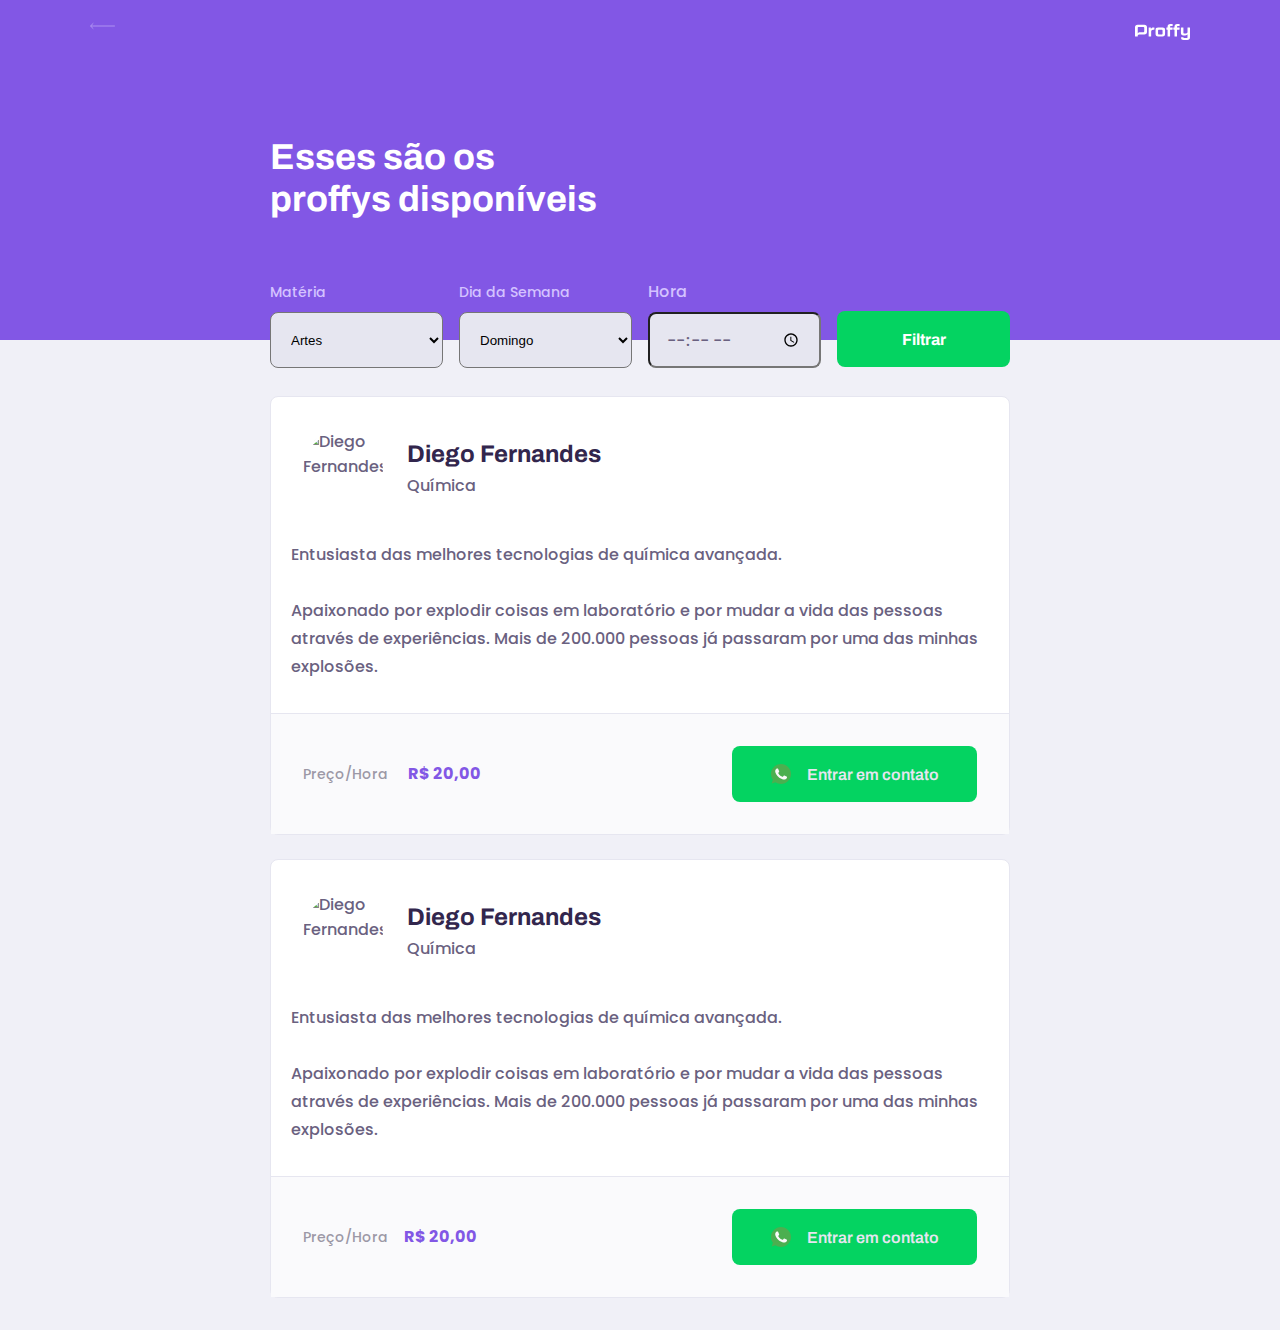
==== study.html @ 99a1d417 "Página inicial e de filtrar aulas implantadas" ====
<!DOCTYPE html>
<html lang="pt-br">

<head>
    <meta charset="UTF-8">
    <meta name="viewport" content="width=device-width, initial-scale=1.0">
    <link rel="stylesheet" href="/styles/main.css">
    <link rel="stylesheet" href="/styles/partials/page-study.css">
    <link
        href="https://fonts.googleapis.com/css2?family=Archivo:wght@400;600;700&amp;family=Poppins:wght@400;600&amp;display=swap"
        rel="stylesheet">
    <title>Proffy | Sua plataforma de estudos!</title>
</head>

<body id="page-study">
    <div id="container">
        <header class="page-header">
            <div class="top-bar-container">
                <a href="/">
                    <img src="/images/icons/back.svg" alt="Vola=tar">
                </a>
                <img src="/images/logo.svg" alt="Proffy">
            </div>
            <div class="header-content">
                <strong>Esses são os proffys disponíveis</strong>
                <form id="search-teachers">
                    <div class="select-block">
                        <label for="subject">Matéria</label>
                        <select name="subject" id="subject">
                            <option value="1">Artes</option>
                            <option value="2">Biologia</option>
                            <option value="3">Ciências</option>
                            <option value="4">Educação Física</option>
                            <option value="5">Física</option>
                            <option value="6">Geografia</option>
                            <option value="7">História</option>
                            <option value="8">Matemática</option>
                            <option value="9">Português</option>
                            <option value="10">Química</option>
                        </select>
                    </div>
                    <div class="select-block">
                        <label for="weekday">Dia da Semana</label>
                        <select name="weekday" id="weekday">
                            <option value="0">Domingo</option>
                            <option value="1">Segunda-feira</option>
                            <option value="2">Terça-feira</option>
                            <option value="3">Quarta-feira</option>
                            <option value="4">Quinta-feira</option>
                            <option value="5">Sexta-feira</option>
                            <option value="6">Sábado</option>
                        </select>
                    </div>
                    <div class="input-block">
                        <label for="time">Hora</label>
                        <input name="time" id="time" type="time">
                    </div>
                    <button type="submit">Filtrar   </button>
                </form>
            </div>
        </header>
        <main>
            <article class="teacher-item">
                <header>
                    <img src="https://avatars2.githubusercontent.com/u/2254731?s460&amp;u0ba16a79456c2f250e7579cb388fa18c5c2d7d65&amp;v=4" alt="Diego Fernandes">
                    <div>
                        <strong>Diego Fernandes</strong>
                        <span>Química</span>
                    </div>
                </header>
                <p>Entusiasta das melhores tecnologias de química avançada. <br><br> Apaixonado por explodir coisas em laboratório e por mudar a vida das pessoas através de experiências. Mais de 200.000 pessoas já passaram por uma das minhas explosões.</p>
                <footer>
                    <p>Preço/Hora <strong>R$ 20,00</strong></p>
                    <button type="button">
                        <img src="/images/icons/whatsapp.svg" alt="Whatssapp">Entrar em contato
                    </button>
                </footer>
            </article>
            <article class="teacher-item">
                <header>
                    <img src="https://avatars2.githubusercontent.com/u/2254731?s460&amp;u0ba16a79456c2f250e7579cb388fa18c5c2d7d65&amp;v=4" alt="Diego Fernandes">
                    <div>
                        <strong>Diego Fernandes</strong>
                        <span>Química</span>
                    </div>
                </header>
                <p>Entusiasta das melhores tecnologias de química avançada. <br><br> Apaixonado por explodir coisas em laboratório e por mudar a vida das pessoas através de experiências. Mais de 200.000 pessoas já passaram por uma das minhas explosões.</p>
                <footer>
                    <p>Preço/Hora<strong>R$ 20,00</strong></p>
                    <button type="button">
                        <img src="/images/icons/whatsapp.svg" alt="Whatssapp">Entrar em contato
                    </button>
                </footer>
            </article>
        </main>
    </div>

</body>

</html>
---- styles/main.css ----
:root {
        --color-background: #F0F0F7;
        --color-primary-lighter: #9871F5;
        --color-primary-light: #916BEA;
        --color-primary: #8257E5;
        --color-primary-dark: #774DD6;
        --color-primary-darker: #6842c2;
        --color-secondary: #04D361;
        --color-secondary-dark: #04BF58;
        --color-title-in-primary: #FFFFFF;
        --color-text-in-primary: #D4C2FF;
        --color-text-title: #32264D;
        --color-text-complement: #9C98A6;
        --color-text-base: #6A6180;
        --color-line-in-white: #E6E6F0;
        --color-input-background: #F8F8FC;
        --color-button-text: #FFFFFF;
        --color-box-base: #FFFFFF;
        --color-box-footer: #FAFAFC;
        --color-small-info: #C1BCCC;
        font-size: 60%; /* controle das medidas rem */
}

* {
    margin: 0;
    padding: 0;
    box-sizing: border-box;
}

html, body {
    height: 100vh; /* Height = Altura */ 
}

body {
    background: var(--color-background);
    height: 100vh;
    display: flex;
    align-items: center;
    justify-content: center;
}

body, input, button, textarea {
    font: 500 1.6rem Poppins;
    /*
    * Passando de forma separada:

    font-weight: 500;
    font-family: Poppins;
    font-size: 1.6rem;

    */
    color: var(--color-text-base)
}

#container {
    width: 90vw; /* Widht: Largura */
    max-width: 700px;
}

@media (min-width: 700px) {
    :root {
        font-size: 62.5%;
    }
}
---- styles/partials/page-study.css ----
#page-study #container {
    width: 100vw;
    height: 100vh;
}

.page-header {
    background-color: var(--color-primary);
    display: flex;
    flex-direction: column;
}

.page-header .top-bar-container {
    width: 90%;
    margin: 0 auto;
    display: flex;
    align-items: center;
    justify-content: space-between;
    padding: 1.6rem 0;
}

.page-header .top-bar-container a {
    height: 3.2rem;
    transition: opacity 0.2s;
}

.page-header .top-bar-container a:hover {
    opacity: 0.6;
}

.page-header .top-bar-container img {
    height: 1.6rem;
}

.page-header .header-content {
    width: 90%;
    margin: 3.2rem auto;
    position: relative;
}

.page-header .header-content strong {
    font: 700 3.6rem Archivo;
    line-height: 4.2rem;
    color: var(--color-title-in-primary);
}

#search-teachers {
    margin-top: 3.2rem;
}

#search-teachers label {
    color: var(--color-text-in-primary);
}

#search-teachers .select-block {
     margin-bottom: 1.4rem;
}

#search-teachers button {
    width: 100%;
    height: 5.6rem;
    background: var(--color-secondary);
    color: var(--color-button-text);
    border: 0;
    border-radius: .8rem;
    cursor: pointer;
    font: 700 1.6rem Archivo;
    display: flex;
    align-items: center;
    justify-content: center;
    text-decoration: none;
    transition: background 0.2s;
    margin-top: 3.2rem;
}

#search-teachers button:hover {
    background-color: var(--color-secondary-dark);
}

.select-block label,
input-block label {
    font-size: 1.4rem;
    color: var(--color-text-complement);
}

.input-block input,
.select-block select {
    width: 100%;
    height: 5.6rem;
    margin-top: 0.8rem;
    border-radius: 0.8rem;
    background: var(--color-line-in-white);
    outline: 0;
    padding: 0 1.6rem;
    font: 1.6 Archivo;
}

.input-block{
    position: relative;
}

.input-block:focus-within::after{
    content: "";
    width: calc(100% - 3.2rem);
    height: 2px;
    background: var(--color-primary-light);
    position: absolute;
    left: 1.6rem;
    right: 1.6rem;
    bottom: 2px;
}

#page-study main {
    margin: 3.2rem;
    width: 90%;
}

.teacher-item {
    background-color: var(--color-box-base);
    border: 1px solid var(--color-line-in-white);
    border-radius: .8rem;
    margin-top: 2.4rem;
}

.teacher-item header {
    padding: 3.2rem 2rem;
    display: flex;
    align-items: center;
}

.teacher-item header img {
    width: 8rem;
    height: 8rem;
    border-radius: 50%;
}

.teacher-item header div {
    margin-left: 2.4rem;
}

.teacher-item header div strong {
    font: 700 2.4rem Archivo;
    display: block;
    color: var(--color-text-title);
}

.teacher-item header div span {
    font-size: 1.6rem;
    display: block;
    margin-top: .6rem;
}

.teacher-item > p {
    padding: 0 2rem;
    font-size: 1.6rem;
    line-height: 2.8rem;
}

.teacher-item footer {
    padding: 3.2rem 2rem;
    background-color: var(--color-box-footer);
    border-top: 1px solid var(--color-line-in-white);
    margin-top: 3.2rem;
    display: flex;
    align-items: center;
    justify-content: space-between;
}

.teacher-item footer p {
    font-size: 1.4rem;
    line-height: 2.4rem;
    color: var(--color-text-complement);
}

.teacher-item footer p strong {
    font-size: 1.6rem;
    color: var(--color-primary);
    display: block;
}

.teacher-item footer button {
    width: 20rem;
    height: 5.6rem;
    background-color: var(--color-secondary);
    color: var(--color-line-in-white);
    border: 0;
    border-radius: .8rem;
    cursor: pointer;
    font: 700 1.4rem Archivo;
    display: flex;
    align-items: center;
    justify-content: space-evenly;
    text-decoration: none;
    transition: background 0.2s;
    margin-left: 1.6rem;
}

.teacher-item footer button:hover {
    background: var(--color-secondary-dark);
}

@media (min-width:700px) {
    #page-study #container {
        max-width: 100vw;
    }

    .page-header {
        height: 340px;
    }

    .page-header .top-bar-container {
        max-width: 1100px;
    }

    .page-header .header-content {
        max-width: 740px;

        margin: 0 auto;

        flex: 1 1;
        padding-bottom: 48px;
        display: flex;
        flex-direction: column;
        justify-content: center;


    }

    .page-header .header-content strong {
        max-width: 350px;
    }

    .teacher-item header,
    .teacher-item footer {
        padding: 32px;
    }

    #search-teachers {
        display: grid;
        grid-template-columns: repeat(4, 1fr);
        gap: 16px;
        position: absolute;
        bottom: -28px;
    }

    #page-study main {
        padding: 32px 0;
        max-width: 740px;
        margin: 0 auto;
    }

    #search-teachers .select-block {
        margin-bottom: 0;
    }

    .teacher-item p > {
        padding: 0 32px;
    }

    .teacher-item footer p strong {
        display: initial;
        margin-left: 16px;
    }

    .teacher-item footer button {
        width: 245px;
        font-size: 16px;
        justify-content: center;
        font-weight: 600;
    }
    
    .teacher-item footer button img {
        margin-right: 16px;
    }
}
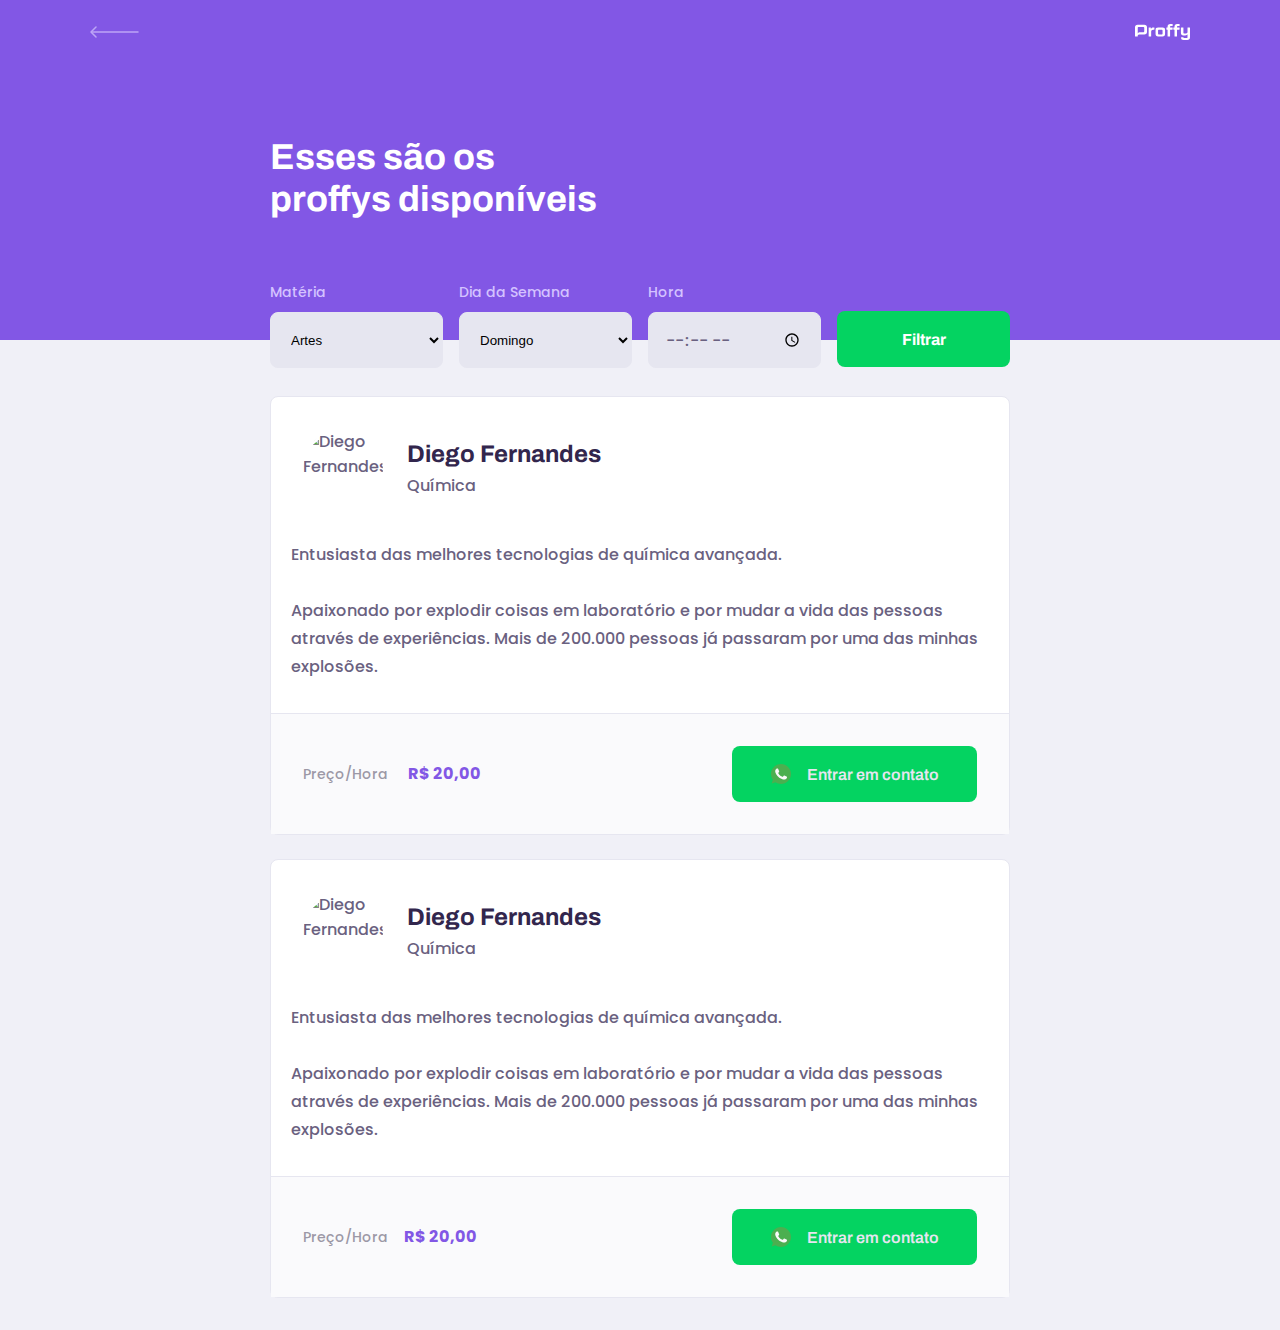
==== commit 5101d266: "Forms implantados, script de clonar horários implantado" ====
--- a/study.html
+++ b/study.html
@@ -6,10 +6,14 @@
     <meta name="viewport" content="width=device-width, initial-scale=1.0">
     <link rel="stylesheet" href="/styles/main.css">
     <link rel="stylesheet" href="/styles/partials/page-study.css">
+    <link rel="stylesheet" href="/styles/partials/header.css">
+    <link rel="stylesheet" href="/styles/partials/forms.css">
     <link
         href="https://fonts.googleapis.com/css2?family=Archivo:wght@400;600;700&amp;family=Poppins:wght@400;600&amp;display=swap"
         rel="stylesheet">
     <title>Proffy | Sua plataforma de estudos!</title>
+    <link rel="shortcut icon" href="/images/favicon.png" type="image/png">
+
 </head>
 
 <body id="page-study">
--- a/styles/partials/page-study.css
+++ b/styles/partials/page-study.css
@@ -1,46 +1,6 @@
 #page-study #container {
     width: 100vw;
     height: 100vh;
-}
-
-.page-header {
-    background-color: var(--color-primary);
-    display: flex;
-    flex-direction: column;
-}
-
-.page-header .top-bar-container {
-    width: 90%;
-    margin: 0 auto;
-    display: flex;
-    align-items: center;
-    justify-content: space-between;
-    padding: 1.6rem 0;
-}
-
-.page-header .top-bar-container a {
-    height: 3.2rem;
-    transition: opacity 0.2s;
-}
-
-.page-header .top-bar-container a:hover {
-    opacity: 0.6;
-}
-
-.page-header .top-bar-container img {
-    height: 1.6rem;
-}
-
-.page-header .header-content {
-    width: 90%;
-    margin: 3.2rem auto;
-    position: relative;
-}
-
-.page-header .header-content strong {
-    font: 700 3.6rem Archivo;
-    line-height: 4.2rem;
-    color: var(--color-title-in-primary);
 }
 
 #search-teachers {
@@ -76,38 +36,6 @@
     background-color: var(--color-secondary-dark);
 }
 
-.select-block label,
-input-block label {
-    font-size: 1.4rem;
-    color: var(--color-text-complement);
-}
-
-.input-block input,
-.select-block select {
-    width: 100%;
-    height: 5.6rem;
-    margin-top: 0.8rem;
-    border-radius: 0.8rem;
-    background: var(--color-line-in-white);
-    outline: 0;
-    padding: 0 1.6rem;
-    font: 1.6 Archivo;
-}
-
-.input-block{
-    position: relative;
-}
-
-.input-block:focus-within::after{
-    content: "";
-    width: calc(100% - 3.2rem);
-    height: 2px;
-    background: var(--color-primary-light);
-    position: absolute;
-    left: 1.6rem;
-    right: 1.6rem;
-    bottom: 2px;
-}
 
 #page-study main {
     margin: 3.2rem;
--- a/styles/partials/header.css
+++ b/styles/partials/header.css
@@ -0,0 +1,76 @@
+.page-header {
+    background-color: var(--color-primary);
+    display: flex;
+    flex-direction: column;
+}
+
+.page-header .top-bar-container {
+    width: 90%;
+    margin: 0 auto;
+    display: flex;
+    align-items: center;
+    justify-content: space-between;
+    padding: 1.6rem 0;
+}
+
+.page-header .top-bar-container a {
+    height: 3.2rem;
+    transition: opacity 0.2s;
+}
+
+.page-header .top-bar-container a:hover {
+    opacity: 0.6;
+}
+
+.page-header .top-bar-container > img {
+    height: 1.6rem;
+}
+
+.page-header .header-content {
+    width: 90%;
+    margin: 3.2rem auto;
+    position: relative;
+}
+
+.page-header .header-content strong {
+    font: 700 3.6rem Archivo;
+    line-height: 4.2rem;
+    color: var(--color-title-in-primary);
+}
+
+.page-header .header-content p {
+    max-width: 30rem;
+    font-size: 1.6rem;
+    line-height: 2.6rem;
+    color: var(--color-text-in-primary);
+    margin-top: 2.4rem;
+}
+
+@media (min-width:700px) {
+
+    .page-header {
+        height: 340px;
+    }
+
+    .page-header .top-bar-container {
+        max-width: 1100px;
+    }
+
+    .page-header .header-content {
+        max-width: 740px;
+
+        margin: 0 auto;
+
+        flex: 1 1;
+        padding-bottom: 48px;
+        display: flex;
+        flex-direction: column;
+        justify-content: center;
+
+
+    }
+
+    .page-header .header-content strong {
+        max-width: 350px;
+    }
+}--- a/styles/partials/forms.css
+++ b/styles/partials/forms.css
@@ -0,0 +1,45 @@
+
+.select-block label,
+.input-block label,
+.textarea-block label {
+    font-size: 1.4rem;
+    color: var(--color-text-complement);
+}
+
+.input-block input,
+.select-block select,
+.textarea-block textarea {
+    width: 100%;
+    height: 5.6rem;
+    margin-top: 0.8rem;
+    border-radius: 0.8rem;
+    background: var(--color-line-in-white);
+    border: 1px solid var(--color-line-in-white);
+    outline: 0;
+    padding: 0 1.6rem;
+    font: 1.6 Archivo;
+}
+
+.textarea-block textarea {
+    padding: 1.2rem 1.6rem;
+    height: 16rem;
+    resize: vertical;
+    margin-bottom: 2.4rem;
+}
+
+.input-block,
+.textarea-block {
+    position: relative;
+}
+
+.input-block:focus-within::after,
+.textarea-block:focus-within::after {
+    content: "";
+    width: calc(100% - 3.2rem);
+    height: 2px;
+    background: var(--color-primary-light);
+    position: absolute;
+    left: 1.6rem;
+    right: 1.6rem;
+    bottom: 2px;
+}